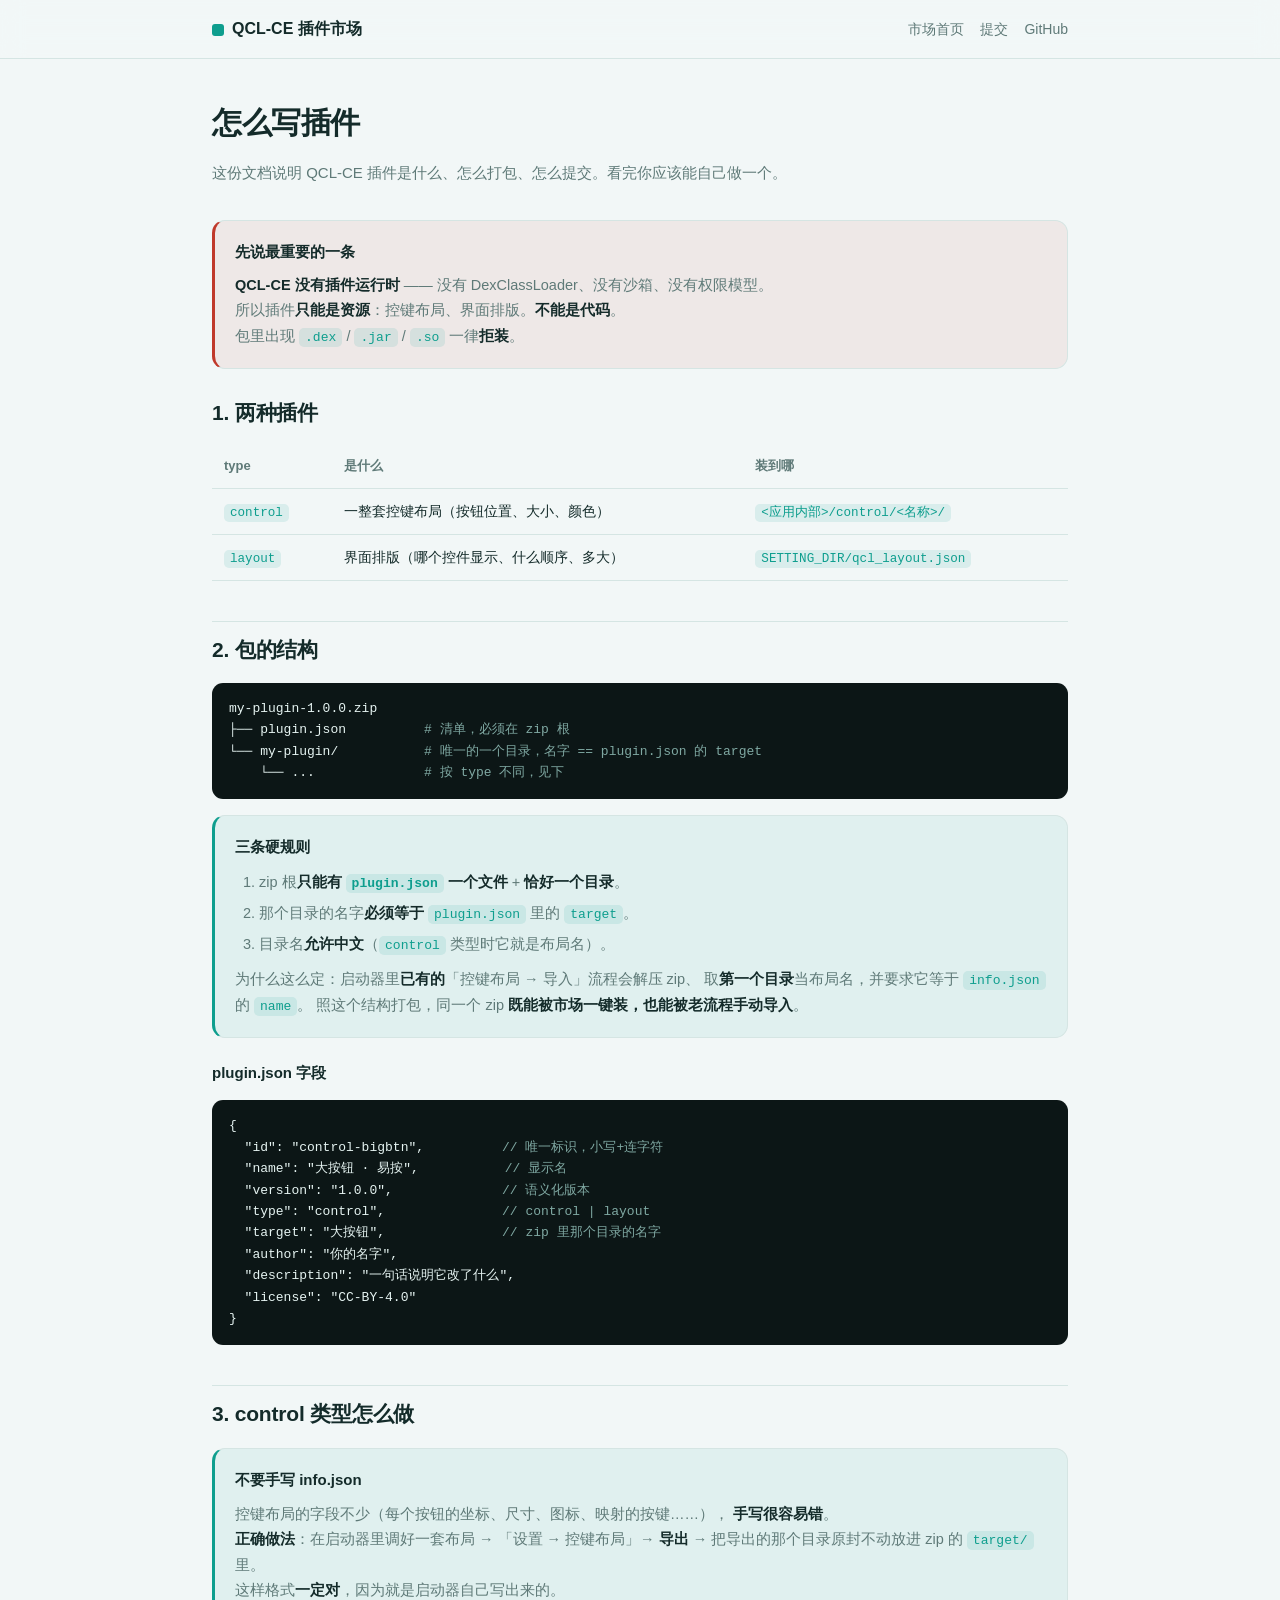
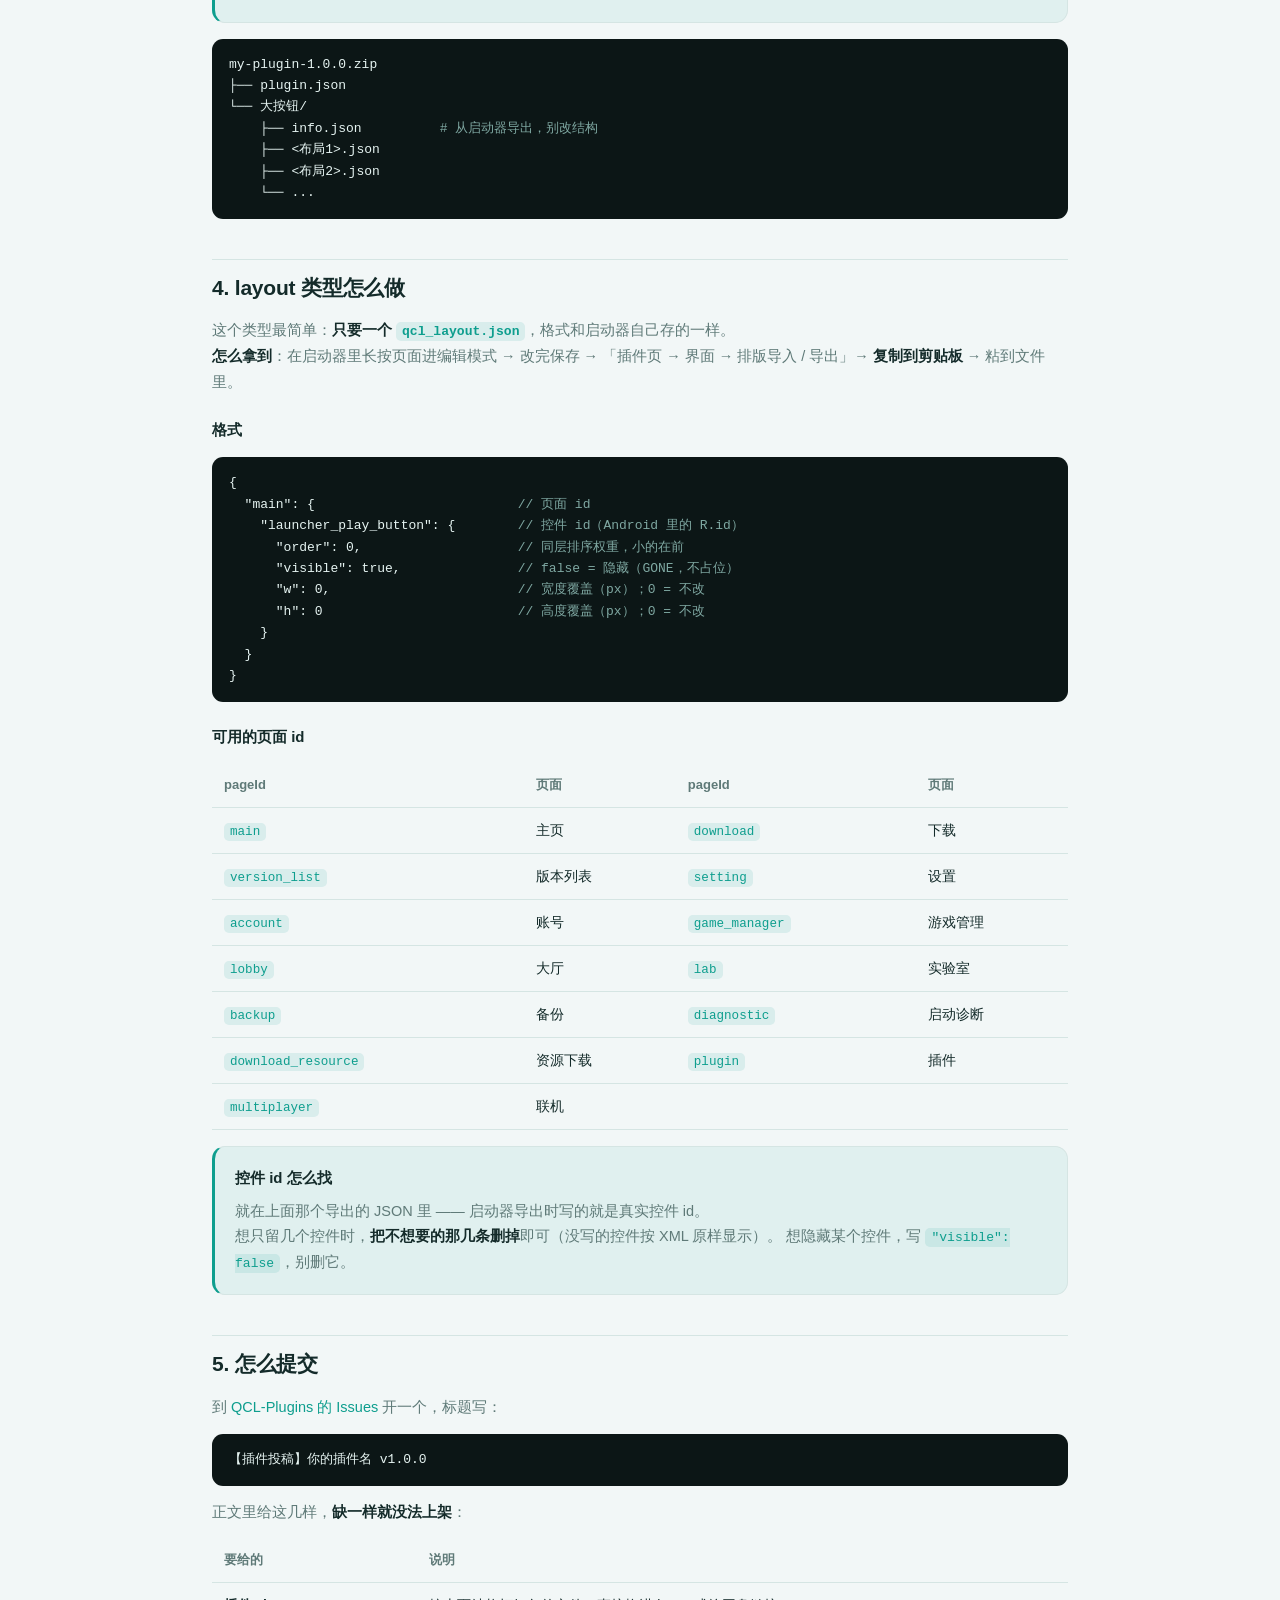
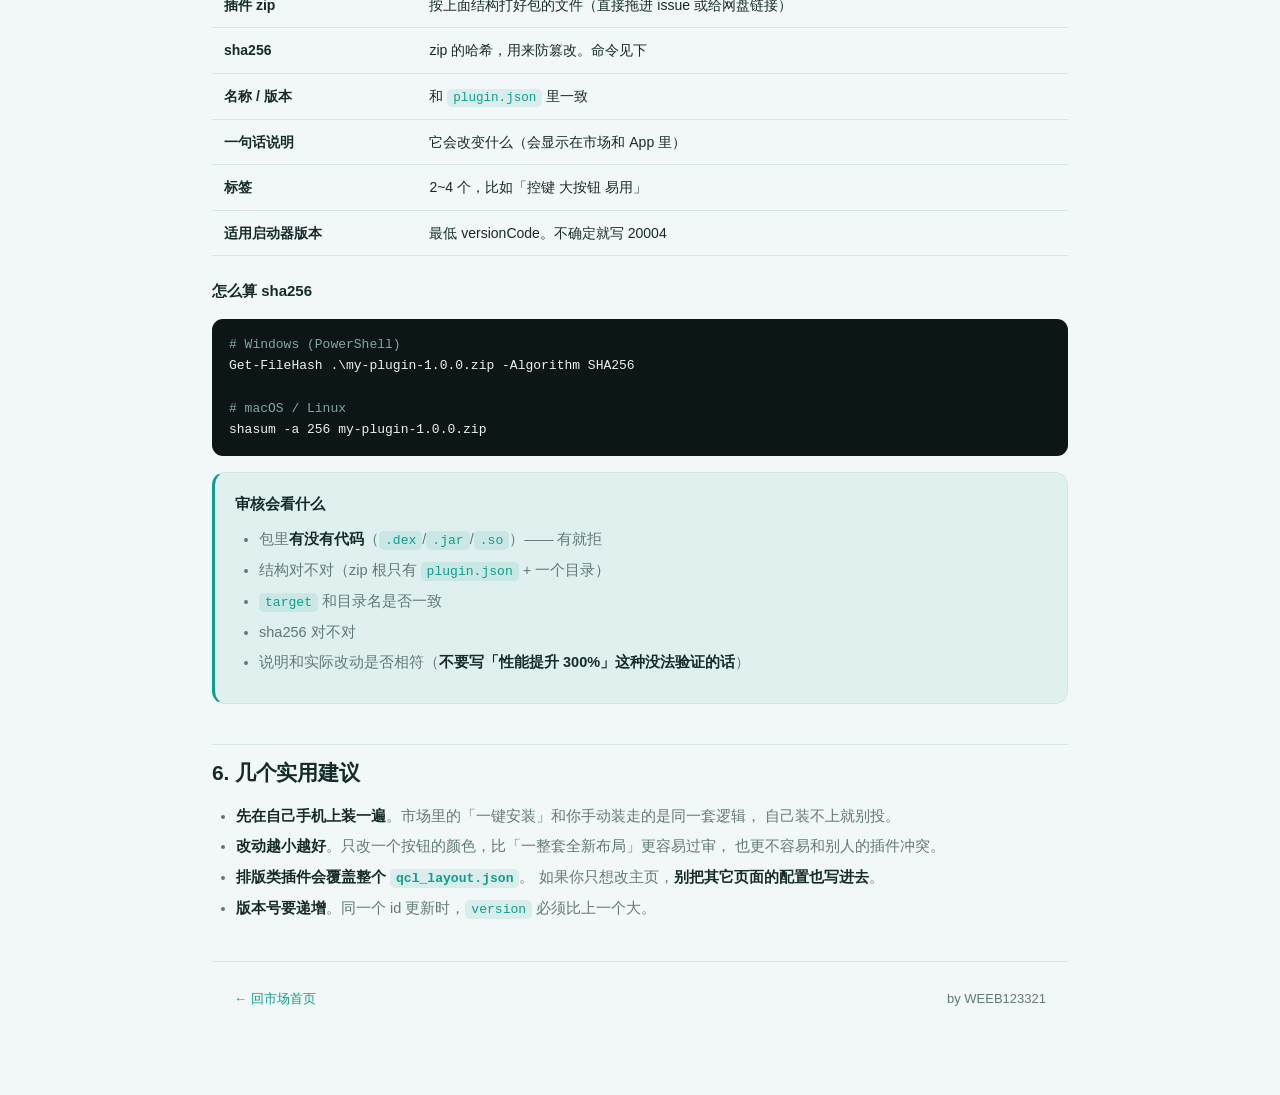
==== guide.html @ ac319949 "新增 guide.html：插件编写与提交指南 + 首页入口 用户要求「在网页的插件市场里写清楚代码怎么写、提交什么」  ## guide.html 七节 1. 最重要的一条：没有插件运行时 ✗ 插件" ====
<!DOCTYPE html>
<html lang="zh-CN">
<head>
<meta charset="utf-8">
<meta name="viewport" content="width=device-width, initial-scale=1">
<title>怎么写插件 · QCL-CE 插件市场</title>
<style>
  :root{--bg:#F2F7F7;--surface:#FFFFFF;--text:#142B2A;--sub:#5F7A78;--accent:#0E9E8E;--divider:#D5E5E3;--code-bg:#0C1616;--code-fg:#E6F4F2}
  @media (prefers-color-scheme:dark){:root{--bg:#0C1616;--surface:#142222;--text:#E6F4F2;--sub:#8FABA8;--accent:#2AC9B4;--divider:#223837;--code-bg:#060C0C;--code-fg:#E6F4F2}}
  *{box-sizing:border-box;margin:0;padding:0}
  body{font-family:-apple-system,BlinkMacSystemFont,"Segoe UI","PingFang SC","Microsoft YaHei",sans-serif;
       background:var(--bg);color:var(--text);line-height:1.75;-webkit-font-smoothing:antialiased}
  a{color:var(--accent);text-decoration:none} a:hover{text-decoration:underline}
  code{background:color-mix(in srgb,var(--accent) 11%,transparent);color:var(--accent);
       padding:2px 6px;border-radius:5px;font-size:.9em}
  pre{background:var(--code-bg);color:var(--code-fg);padding:15px 17px;border-radius:11px;
      overflow-x:auto;font-size:13px;line-height:1.65;margin:14px 0}
  pre .c{color:#7FA8A2}

  nav{position:sticky;top:0;z-index:10;background:color-mix(in srgb,var(--bg) 88%,transparent);
      backdrop-filter:blur(12px);border-bottom:1px solid var(--divider)}
  nav .wrap{max-width:900px;margin:0 auto;padding:0 22px;display:flex;align-items:center;gap:20px;height:58px}
  .brand{font-weight:700}.brand i{display:inline-block;width:12px;height:12px;background:var(--accent);border-radius:3px;margin-right:8px;vertical-align:middle}
  nav .links{margin-left:auto;display:flex;gap:16px;font-size:14px}
  nav .links a{color:var(--sub)}

  .wrap{max-width:900px;margin:0 auto;padding:38px 22px 70px}
  h1{font-size:30px;letter-spacing:-.4px;margin-bottom:10px}
  .lead{color:var(--sub);font-size:15px;margin-bottom:34px}
  h2{font-size:21px;margin:40px 0 12px;letter-spacing:-.2px;padding-top:10px;border-top:1px solid var(--divider)}
  h2:first-of-type{border-top:0;margin-top:0}
  h3{font-size:15px;margin:22px 0 8px}
  p,li{color:var(--sub);font-size:14.5px}
  ul,ol{margin:10px 0 10px 24px} li{margin:5px 0}
  b,strong{color:var(--text)}

  .box{background:var(--surface);border:1px solid var(--divider);border-radius:13px;padding:18px 20px;margin:16px 0}
  .box h3{margin-top:0}
  .box.warn{border-left:3px solid var(--accent);background:color-mix(in srgb,var(--accent) 8%,transparent)}
  .box.bad{border-left:3px solid #C0392B;background:color-mix(in srgb,#C0392B 8%,transparent)}
  table{width:100%;border-collapse:collapse;font-size:14px;margin:14px 0}
  th,td{text-align:left;padding:10px 12px;border-bottom:1px solid var(--divider);vertical-align:top}
  th{color:var(--sub);font-size:13px;font-weight:600}

  footer{border-top:1px solid var(--divider);color:var(--sub);font-size:13px;margin-top:40px}
  footer .wrap{padding:26px 22px;display:flex;gap:16px;flex-wrap:wrap}
  footer .sp{margin-left:auto}
</style>
</head>
<body>

<nav>
  <div class="wrap">
    <span class="brand"><i></i>QCL-CE 插件市场</span>
    <span class="links">
      <a href="index.html">市场首页</a>
      <a href="#submit">提交</a>
      <a href="https://github.com/WEEB123321/QCL-Plugins">GitHub</a>
    </span>
  </div>
</nav>

<div class="wrap">

<h1>怎么写插件</h1>
<p class="lead">这份文档说明 QCL-CE 插件是什么、怎么打包、怎么提交。看完你应该能自己做一个。</p>

<div class="box bad">
  <h3>先说最重要的一条</h3>
  <p><b>QCL-CE 没有插件运行时</b> —— 没有 DexClassLoader、没有沙箱、没有权限模型。</p>
  <p>所以插件<b>只能是资源</b>：控键布局、界面排版。<b>不能是代码</b>。</p>
  <p>包里出现 <code>.dex</code> / <code>.jar</code> / <code>.so</code> 一律<b>拒装</b>。</p>
</div>

<h2 id="types">1. 两种插件</h2>

<table>
  <tr><th>type</th><th>是什么</th><th>装到哪</th></tr>
  <tr>
    <td><code>control</code></td>
    <td>一整套控键布局（按钮位置、大小、颜色）</td>
    <td><code>&lt;应用内部&gt;/control/&lt;名称&gt;/</code></td>
  </tr>
  <tr>
    <td><code>layout</code></td>
    <td>界面排版（哪个控件显示、什么顺序、多大）</td>
    <td><code>SETTING_DIR/qcl_layout.json</code></td>
  </tr>
</table>

<h2 id="zip">2. 包的结构</h2>

<pre>my-plugin-1.0.0.zip
├── plugin.json          <span class="c"># 清单，必须在 zip 根</span>
└── my-plugin/           <span class="c"># 唯一的一个目录，名字 == plugin.json 的 target</span>
    └── ...              <span class="c"># 按 type 不同，见下</span></pre>

<div class="box warn">
  <h3>三条硬规则</h3>
  <ol>
    <li>zip 根<b>只能有 <code>plugin.json</code> 一个文件</b> + <b>恰好一个目录</b>。</li>
    <li>那个目录的名字<b>必须等于</b> <code>plugin.json</code> 里的 <code>target</code>。</li>
    <li>目录名<b>允许中文</b>（<code>control</code> 类型时它就是布局名）。</li>
  </ol>
  <p style="margin-top:8px">为什么这么定：启动器里<b>已有的</b>「控键布局 → 导入」流程会解压 zip、
  取<b>第一个目录</b>当布局名，并要求它等于 <code>info.json</code> 的 <code>name</code>。
  照这个结构打包，同一个 zip <b>既能被市场一键装，也能被老流程手动导入</b>。</p>
</div>

<h3>plugin.json 字段</h3>

<pre>{
  "id": "control-bigbtn",          <span class="c">// 唯一标识，小写+连字符</span>
  "name": "大按钮 · 易按",           <span class="c">// 显示名</span>
  "version": "1.0.0",              <span class="c">// 语义化版本</span>
  "type": "control",               <span class="c">// control | layout</span>
  "target": "大按钮",               <span class="c">// zip 里那个目录的名字</span>
  "author": "你的名字",
  "description": "一句话说明它改了什么",
  "license": "CC-BY-4.0"
}</pre>

<h2 id="control">3. control 类型怎么做</h2>

<div class="box warn">
  <h3>不要手写 info.json</h3>
  <p>控键布局的字段不少（每个按钮的坐标、尺寸、图标、映射的按键……），
  <b>手写很容易错</b>。</p>
  <p><b>正确做法</b>：在启动器里调好一套布局 →
  「设置 → 控键布局」→ <b>导出</b> →
  把导出的那个目录原封不动放进 zip 的 <code>target/</code> 里。</p>
  <p>这样格式<b>一定对</b>，因为就是启动器自己写出来的。</p>
</div>

<pre>my-plugin-1.0.0.zip
├── plugin.json
└── 大按钮/
    ├── info.json          <span class="c"># 从启动器导出，别改结构</span>
    ├── &lt;布局1&gt;.json
    ├── &lt;布局2&gt;.json
    └── ...</pre>

<h2 id="layout">4. layout 类型怎么做</h2>

<p>这个类型最简单：<b>只要一个 <code>qcl_layout.json</code></b>，格式和启动器自己存的一样。</p>

<p><b>怎么拿到</b>：在启动器里长按页面进编辑模式 → 改完保存 →
「插件页 → 界面 → 排版导入 / 导出」→ <b>复制到剪贴板</b> → 粘到文件里。</p>

<h3>格式</h3>

<pre>{
  "main": {                          <span class="c">// 页面 id</span>
    "launcher_play_button": {        <span class="c">// 控件 id（Android 里的 R.id）</span>
      "order": 0,                    <span class="c">// 同层排序权重，小的在前</span>
      "visible": true,               <span class="c">// false = 隐藏（GONE，不占位）</span>
      "w": 0,                        <span class="c">// 宽度覆盖（px）；0 = 不改</span>
      "h": 0                         <span class="c">// 高度覆盖（px）；0 = 不改</span>
    }
  }
}</pre>

<h3>可用的页面 id</h3>

<table>
  <tr><th>pageId</th><th>页面</th><th>pageId</th><th>页面</th></tr>
  <tr><td><code>main</code></td><td>主页</td><td><code>download</code></td><td>下载</td></tr>
  <tr><td><code>version_list</code></td><td>版本列表</td><td><code>setting</code></td><td>设置</td></tr>
  <tr><td><code>account</code></td><td>账号</td><td><code>game_manager</code></td><td>游戏管理</td></tr>
  <tr><td><code>lobby</code></td><td>大厅</td><td><code>lab</code></td><td>实验室</td></tr>
  <tr><td><code>backup</code></td><td>备份</td><td><code>diagnostic</code></td><td>启动诊断</td></tr>
  <tr><td><code>download_resource</code></td><td>资源下载</td><td><code>plugin</code></td><td>插件</td></tr>
  <tr><td><code>multiplayer</code></td><td>联机</td><td></td><td></td></tr>
</table>

<div class="box warn">
  <h3>控件 id 怎么找</h3>
  <p>就在上面那个导出的 JSON 里 —— 启动器导出时写的就是真实控件 id。</p>
  <p>想只留几个控件时，<b>把不想要的那几条删掉</b>即可（没写的控件按 XML 原样显示）。
  想隐藏某个控件，写 <code>"visible": false</code>，别删它。</p>
</div>

<h2 id="submit">5. 怎么提交</h2>

<p>到 <a href="https://github.com/WEEB123321/QCL-Plugins/issues">QCL-Plugins 的 Issues</a> 开一个，标题写：</p>

<pre>【插件投稿】你的插件名 v1.0.0</pre>

<p>正文里给这几样，<b>缺一样就没法上架</b>：</p>

<table>
  <tr><th>要给的</th><th>说明</th></tr>
  <tr><td><b>插件 zip</b></td><td>按上面结构打好包的文件（直接拖进 issue 或给网盘链接）</td></tr>
  <tr><td><b>sha256</b></td><td>zip 的哈希，用来防篡改。命令见下</td></tr>
  <tr><td><b>名称 / 版本</b></td><td>和 <code>plugin.json</code> 里一致</td></tr>
  <tr><td><b>一句话说明</b></td><td>它会改变什么（会显示在市场和 App 里）</td></tr>
  <tr><td><b>标签</b></td><td>2~4 个，比如「控键 大按钮 易用」</td></tr>
  <tr><td><b>适用启动器版本</b></td><td>最低 versionCode。不确定就写 20004</td></tr>
</table>

<h3>怎么算 sha256</h3>

<pre><span class="c"># Windows (PowerShell)</span>
Get-FileHash .\my-plugin-1.0.0.zip -Algorithm SHA256

<span class="c"># macOS / Linux</span>
shasum -a 256 my-plugin-1.0.0.zip</pre>

<div class="box warn">
  <h3>审核会看什么</h3>
  <ul>
    <li>包里<b>有没有代码</b>（<code>.dex</code>/<code>.jar</code>/<code>.so</code>）—— 有就拒</li>
    <li>结构对不对（zip 根只有 <code>plugin.json</code> + 一个目录）</li>
    <li><code>target</code> 和目录名是否一致</li>
    <li>sha256 对不对</li>
    <li>说明和实际改动是否相符（<b>不要写「性能提升 300%」这种没法验证的话</b>）</li>
  </ul>
</div>

<h2 id="tips">6. 几个实用建议</h2>

<ul>
  <li><b>先在自己手机上装一遍</b>。市场里的「一键安装」和你手动装走的是同一套逻辑，
      自己装不上就别投。</li>
  <li><b>改动越小越好</b>。只改一个按钮的颜色，比「一整套全新布局」更容易过审，
      也更不容易和别人的插件冲突。</li>
  <li><b>排版类插件会覆盖整个 <code>qcl_layout.json</code></b>。
      如果你只想改主页，<b>别把其它页面的配置也写进去</b>。</li>
  <li><b>版本号要递增</b>。同一个 id 更新时，<code>version</code> 必须比上一个大。</li>
</ul>

<footer>
  <div class="wrap">
    <a href="index.html">← 回市场首页</a>
    <span class="sp">by WEEB123321</span>
  </div>
</footer>

</div>
</body>
</html>
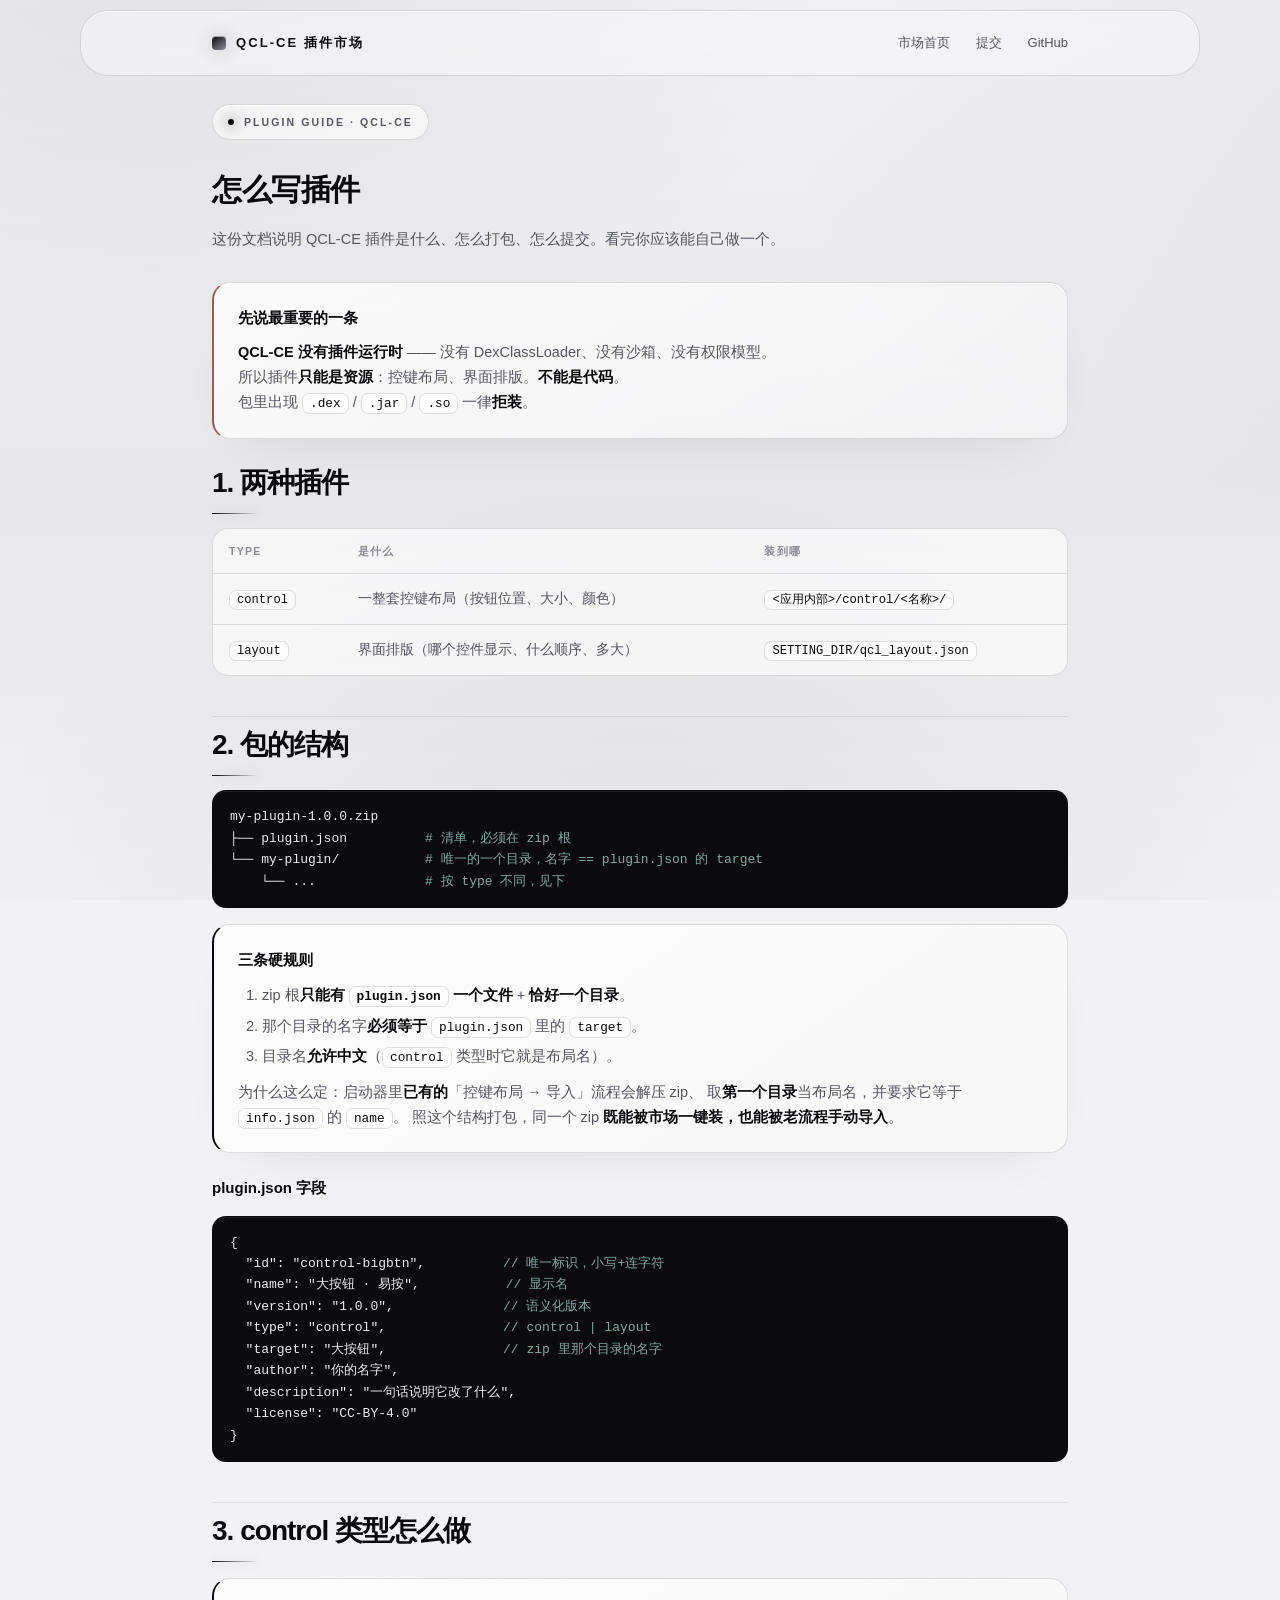
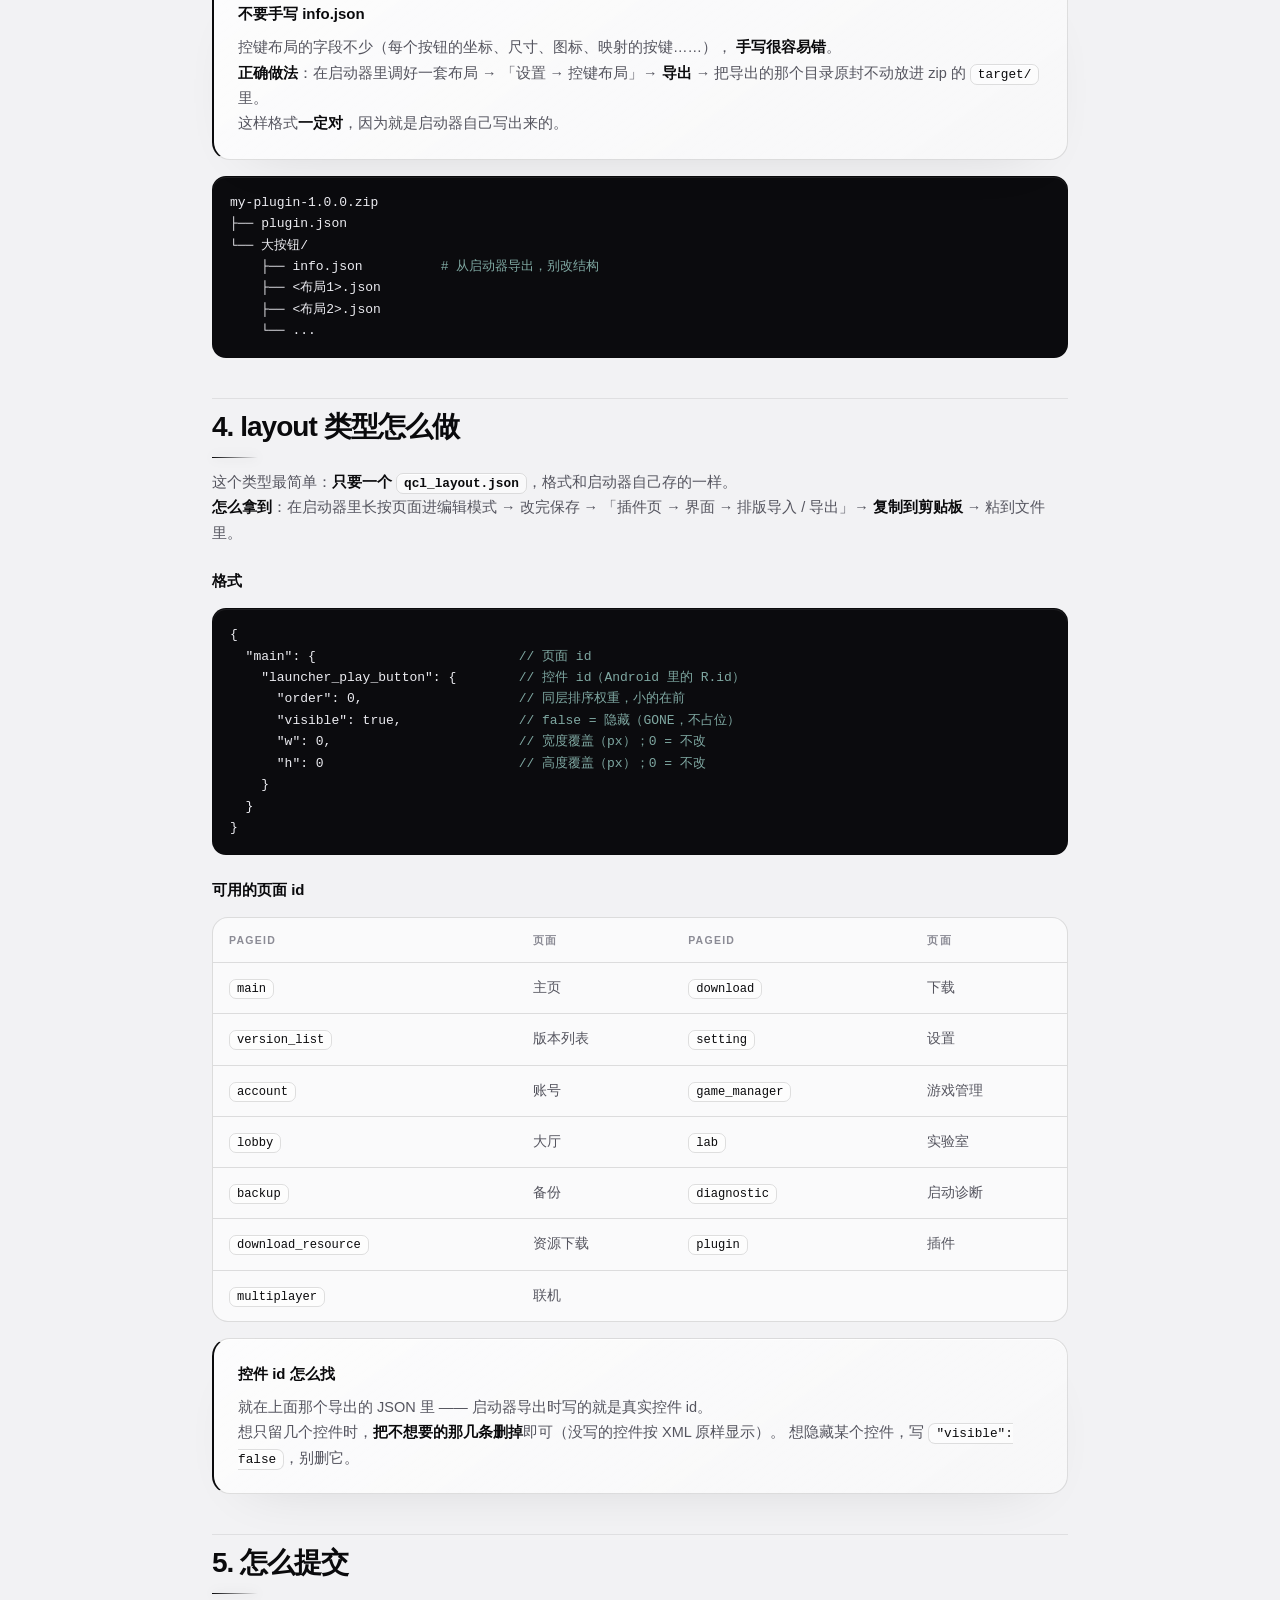
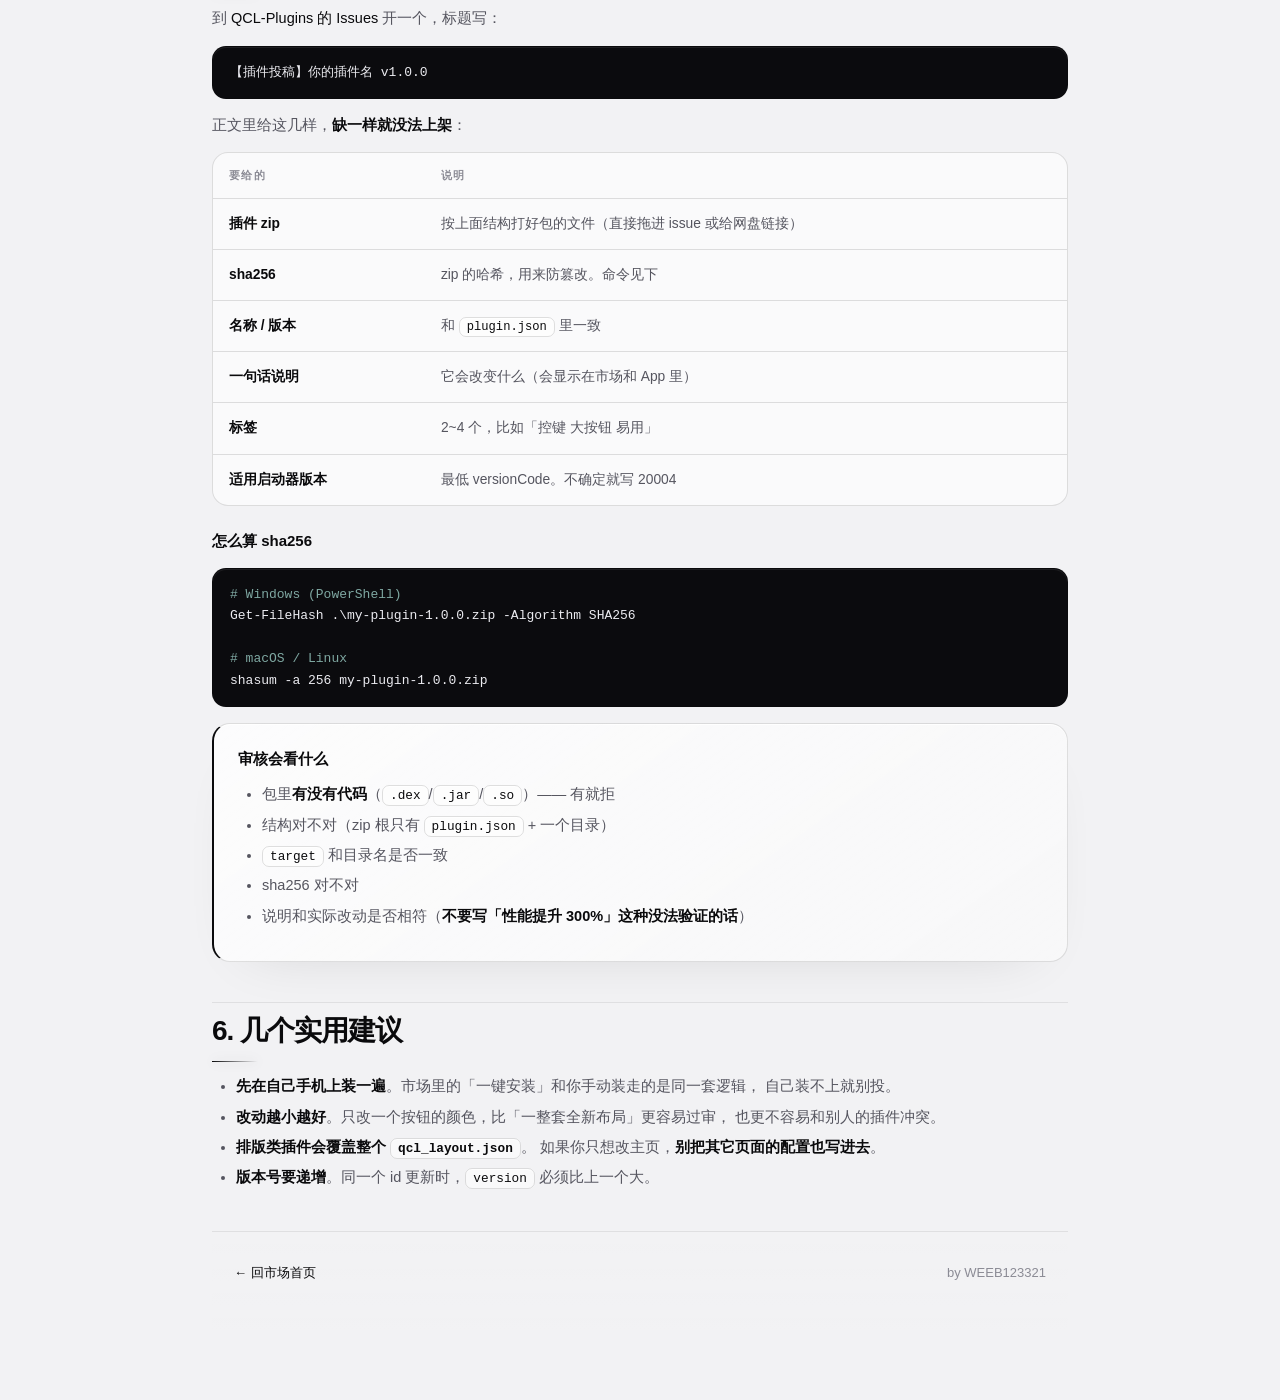
==== commit 8864531f: "插件市场改版：黑灰白液态玻璃 - 复用主站 premium.css / theme.js，加入导航玻璃、点阵背景、主题切换 - 新增市场组件样式（搜索、筛选、卡片、按钮、状态、Toast） - 动态卡" ====
--- a/guide.html
+++ b/guide.html
@@ -46,8 +46,10 @@
   footer .wrap{padding:26px 22px;display:flex;gap:16px;flex-wrap:wrap}
   footer .sp{margin-left:auto}
 </style>
+<link rel="stylesheet" href="premium.css">
+<link rel="stylesheet" href="market.css">
 </head>
-<body>
+<body class="market">
 
 <nav>
   <div class="wrap">
@@ -62,6 +64,7 @@
 
 <div class="wrap">
 
+<div class="hero-kicker">PLUGIN GUIDE · QCL-CE</div>
 <h1>怎么写插件</h1>
 <p class="lead">这份文档说明 QCL-CE 插件是什么、怎么打包、怎么提交。看完你应该能自己做一个。</p>
 
--- a/premium.css
+++ b/premium.css
@@ -0,0 +1,1059 @@
+/* ============================================================================
+   QCL-CE 站点 · Obsidian Glass
+   黑 / 灰 / 白单色液态玻璃主题，覆盖 index / wiki / sponsor 的现有样式。
+   ========================================================================== */
+
+:root {
+  color-scheme: dark;
+  --bg: #050506;
+  --bg-2: #0a0a0c;
+  --surface-solid: #101013;
+  --text: #f5f5f7;
+  --sub: #a1a1aa;
+  --muted: #6e6e78;
+  --accent: #ffffff;
+  --accent-dark: #d4d4d8;
+  --on-accent: #08080a;
+  --accent-glow: rgba(255, 255, 255, .38);
+  --line: rgba(255, 255, 255, .12);
+  --divider: rgba(255, 255, 255, .09);
+  --glass-fill: rgba(255, 255, 255, .07);
+  --glass-fill-strong: rgba(255, 255, 255, .10);
+  --glass-edge: rgba(255, 255, 255, .18);
+  --glass-edge-strong: rgba(255, 255, 255, .34);
+  --nav-bg: rgba(7, 7, 9, .42);
+  --menu-bg: #08080a;
+  --glass-reflection: rgba(255, 255, 255, .08);
+  --bad-tint: rgba(180, 90, 90, .07);
+  --grid-line: rgba(255, 255, 255, .055);
+  --ring-line: rgba(255, 255, 255, .16);
+  --pattern-dot: rgba(255, 255, 255, .07);
+  --orb-a: rgba(255, 255, 255, .11);
+  --orb-b: rgba(190, 195, 205, .075);
+  --noise-opacity: .035;
+  --shadow: rgba(0, 0, 0, .55);
+  --code-bg: #0b0b0e;
+  --code-fg: #ececf1;
+  --radius: 24px;
+}
+
+html:not([data-theme]) { color-scheme: dark; }
+
+@media (prefers-color-scheme: light) {
+  html:not([data-theme]) {
+    color-scheme: light;
+    --bg: #f2f2f4;
+    --bg-2: #e7e7ea;
+    --surface-solid: #ffffff;
+    --text: #0a0a0c;
+    --sub: #55555f;
+    --muted: #8b8b95;
+    --accent: #0a0a0c;
+    --accent-dark: #333338;
+    --on-accent: #ffffff;
+    --accent-glow: rgba(0, 0, 0, .22);
+    --line: rgba(0, 0, 0, .12);
+    --divider: rgba(0, 0, 0, .08);
+    --glass-fill: rgba(255, 255, 255, .6);
+    --glass-fill-strong: rgba(255, 255, 255, .82);
+    --glass-edge: rgba(255, 255, 255, .85);
+    --glass-edge-strong: rgba(0, 0, 0, .16);
+    --nav-bg: rgba(248, 248, 250, .55);
+    --menu-bg: #fcfcfe;
+  --glass-reflection: rgba(255, 255, 255, .55);
+  --bad-tint: rgba(180, 90, 90, .05);
+  --grid-line: rgba(0, 0, 0, .05);
+  --ring-line: rgba(0, 0, 0, .12);
+  --pattern-dot: rgba(0, 0, 0, .055);
+    --orb-a: rgba(0, 0, 0, .07);
+    --orb-b: rgba(80, 85, 95, .06);
+    --noise-opacity: .025;
+    --shadow: rgba(0, 0, 0, .16);
+    --code-bg: #0b0b0e;
+    --code-fg: #ececf1;
+  }
+}
+
+html[data-theme="dark"] {
+  color-scheme: dark;
+  --bg: #050506;
+  --bg-2: #0a0a0c;
+  --surface-solid: #101013;
+  --text: #f5f5f7;
+  --sub: #a1a1aa;
+  --muted: #6e6e78;
+  --accent: #ffffff;
+  --accent-dark: #d4d4d8;
+  --on-accent: #08080a;
+  --accent-glow: rgba(255, 255, 255, .38);
+  --line: rgba(255, 255, 255, .12);
+  --divider: rgba(255, 255, 255, .09);
+  --glass-fill: rgba(255, 255, 255, .07);
+  --glass-fill-strong: rgba(255, 255, 255, .10);
+  --glass-edge: rgba(255, 255, 255, .18);
+  --glass-edge-strong: rgba(255, 255, 255, .34);
+  --nav-bg: rgba(7, 7, 9, .42);
+  --menu-bg: #08080a;
+  --glass-reflection: rgba(255, 255, 255, .08);
+  --bad-tint: rgba(180, 90, 90, .07);
+  --grid-line: rgba(255, 255, 255, .055);
+  --ring-line: rgba(255, 255, 255, .16);
+  --pattern-dot: rgba(255, 255, 255, .07);
+  --orb-a: rgba(255, 255, 255, .11);
+  --orb-b: rgba(190, 195, 205, .075);
+  --noise-opacity: .035;
+  --shadow: rgba(0, 0, 0, .55);
+  --code-bg: #0b0b0e;
+  --code-fg: #ececf1;
+}
+
+html[data-theme="light"] {
+  color-scheme: light;
+  --bg: #f2f2f4;
+  --bg-2: #e7e7ea;
+  --surface-solid: #ffffff;
+  --text: #0a0a0c;
+  --sub: #55555f;
+  --muted: #8b8b95;
+  --accent: #0a0a0c;
+  --accent-dark: #333338;
+  --on-accent: #ffffff;
+  --accent-glow: rgba(0, 0, 0, .22);
+  --line: rgba(0, 0, 0, .12);
+  --divider: rgba(0, 0, 0, .08);
+  --glass-fill: rgba(255, 255, 255, .6);
+  --glass-fill-strong: rgba(255, 255, 255, .82);
+  --glass-edge: rgba(255, 255, 255, .85);
+  --glass-edge-strong: rgba(0, 0, 0, .16);
+  --nav-bg: rgba(248, 248, 250, .55);
+  --menu-bg: #fcfcfe;
+  --glass-reflection: rgba(255, 255, 255, .55);
+  --bad-tint: rgba(180, 90, 90, .05);
+  --grid-line: rgba(0, 0, 0, .05);
+  --ring-line: rgba(0, 0, 0, .12);
+  --pattern-dot: rgba(0, 0, 0, .055);
+  --orb-a: rgba(0, 0, 0, .07);
+  --orb-b: rgba(80, 85, 95, .06);
+  --noise-opacity: .025;
+  --shadow: rgba(0, 0, 0, .16);
+  --code-bg: #0b0b0e;
+  --code-fg: #ececf1;
+}
+
+* { box-sizing: border-box; }
+
+html {
+  scroll-behavior: smooth;
+  background: var(--bg);
+}
+
+body {
+  background:
+    radial-gradient(1200px 800px at 12% -12%, var(--orb-a), transparent 62%),
+    radial-gradient(1000px 760px at 105% 8%, var(--orb-b), transparent 58%),
+    radial-gradient(1200px 900px at 50% 115%, var(--orb-a), transparent 62%),
+    linear-gradient(180deg, var(--bg) 0%, var(--bg-2) 55%, var(--bg) 100%);
+  background-attachment: fixed;
+  color: var(--text);
+  overflow-x: hidden;
+}
+
+body::after {
+  content: "";
+  display: none !important;
+  position: fixed;
+  inset: 0;
+  z-index: 9999;
+  pointer-events: none;
+  opacity: var(--noise-opacity);
+  mix-blend-mode: overlay;
+  background-image: url("data:image/svg+xml,%3Csvg xmlns='http://www.w3.org/2000/svg' width='160' height='160'%3E%3Cfilter id='n'%3E%3CfeTurbulence type='fractalNoise' baseFrequency='.82' numOctaves='3' stitchTiles='stitch'/%3E%3C/filter%3E%3Crect width='100%25' height='100%25' filter='url(%23n)' opacity='.6'/%3E%3C/svg%3E");
+}
+
+::selection { background: var(--text); color: var(--bg); }
+
+a { color: var(--text); }
+a:hover { color: var(--text); }
+
+.wrap { position: relative; }
+header, section, footer, .layout { position: relative; z-index: 1; }
+nav { position: sticky; z-index: 50 !important; }
+
+/* --------------------------------------------------------------- atmosphere */
+
+.qcl-atmosphere {
+  position: fixed;
+  inset: -18%;
+  z-index: 0;
+  pointer-events: none;
+  overflow: hidden;
+  opacity: .9;
+  background-image:
+    radial-gradient(circle, var(--pattern-dot) 1.1px, transparent 1.5px),
+    linear-gradient(var(--grid-line) 1px, transparent 1px),
+    linear-gradient(90deg, var(--grid-line) 1px, transparent 1px);
+  background-size: 24px 24px, 76px 76px, 76px 76px;
+}
+.qcl-atmosphere::before,
+.qcl-atmosphere::after {
+  content: "";
+  position: absolute;
+  border-radius: 50%;
+  filter: blur(52px);
+  will-change: transform;
+}
+.qcl-atmosphere::before {
+  width: 56vmax;
+  height: 56vmax;
+  top: -16vmax;
+  left: -8vmax;
+  background: radial-gradient(circle at 35% 35%, var(--orb-a), transparent 62%);
+  animation: qclOrbA 26s ease-in-out infinite alternate;
+}
+.qcl-atmosphere::after {
+  width: 48vmax;
+  height: 48vmax;
+  right: -10vmax;
+  bottom: -18vmax;
+  background: radial-gradient(circle at 60% 45%, var(--orb-b), transparent 64%);
+  animation: qclOrbB 34s ease-in-out infinite alternate;
+}
+
+@keyframes qclOrbA {
+  0% { transform: translate3d(-4%, -2%, 0) scale(1); }
+  100% { transform: translate3d(9%, 7%, 0) scale(1.16); }
+}
+@keyframes qclOrbB {
+  0% { transform: translate3d(3%, 4%, 0) scale(1.08); }
+  100% { transform: translate3d(-8%, -6%, 0) scale(.94); }
+}
+
+/* --------------------------------------------------------------------- nav */
+
+nav {
+  top: 10px !important;
+  max-width: 1120px;
+  margin: 0 auto !important;
+  border: 1px solid var(--line) !important;
+  border-radius: 28px !important;
+  background: var(--nav-bg) !important;
+  -webkit-backdrop-filter: blur(26px) saturate(160%);
+  backdrop-filter: blur(26px) saturate(160%);
+  box-shadow: 0 18px 50px -34px var(--shadow), inset 0 1px 0 var(--glass-edge);
+  transition: background-color .3s ease, box-shadow .3s ease;
+}
+nav .wrap { height: 64px !important; }
+nav.qcl-scrolled {
+  box-shadow:
+    0 26px 64px -34px var(--shadow),
+    inset 0 1px 0 var(--glass-edge-strong) !important;
+}
+.brand {
+  display: inline-flex;
+  align-items: center;
+  gap: 10px;
+  font-weight: 700;
+  letter-spacing: .16em;
+  text-transform: uppercase;
+  font-size: 13px;
+  color: var(--text) !important;
+}
+.brand i {
+  width: 14px !important;
+  height: 14px !important;
+  margin-right: 0 !important;
+  border-radius: 4px !important;
+  background: linear-gradient(145deg, var(--text), var(--muted)) !important;
+  box-shadow: 0 0 18px var(--accent-glow), inset 0 1px 0 rgba(255, 255, 255, .6);
+}
+nav .links { gap: 26px !important; font-size: 13px !important; }
+nav .links a {
+  position: relative;
+  color: var(--sub) !important;
+  padding: 6px 0;
+  transition: color .22s ease;
+}
+nav .links a::after {
+  content: "";
+  position: absolute;
+  left: 0;
+  right: 0;
+  bottom: 0;
+  height: 1px;
+  background: linear-gradient(90deg, transparent, var(--text), transparent);
+  transform: scaleX(0);
+  transform-origin: 50% 50%;
+  transition: transform .3s cubic-bezier(.2, .8, .2, 1);
+}
+nav .links a:hover { color: var(--text) !important; text-decoration: none; }
+nav .links a:hover::after { transform: scaleX(1); }
+
+/* -------------------------------------------------------------------- hero */
+
+header {
+  padding: 96px 22px 76px !important;
+  isolation: isolate;
+}
+header::before {
+  content: "";
+  position: absolute;
+  left: 50%;
+  top: -180px;
+  width: min(980px, 120vw);
+  height: 720px;
+  transform: translateX(-50%);
+  background: radial-gradient(closest-side, var(--orb-a), transparent 70%);
+  filter: blur(18px);
+  pointer-events: none;
+  z-index: -1;
+  animation: qclHeroPulse 9s ease-in-out infinite alternate;
+}
+@keyframes qclHeroPulse {
+  0% { opacity: .55; transform: translateX(-50%) scale(.96); }
+  100% { opacity: .95; transform: translateX(-50%) scale(1.04); }
+}
+header::after {
+  content: "";
+  position: absolute;
+  left: 50%;
+  top: 300px;
+  width: 760px;
+  height: 760px;
+  transform: translateX(-50%);
+  border-radius: 50%;
+  background: repeating-radial-gradient(circle at 50% 50%,
+    transparent 0 118px, var(--ring-line) 119px, transparent 120px 236px);
+  -webkit-mask-image: radial-gradient(circle, #000 0 55%, transparent 80%);
+  mask-image: radial-gradient(circle, #000 0 55%, transparent 80%);
+  opacity: .9;
+  pointer-events: none;
+  z-index: -1;
+}
+
+.hero-kicker {
+  display: inline-flex;
+  align-items: center;
+  gap: 10px;
+  padding: 8px 15px;
+  margin-bottom: 24px;
+  border: 1px solid var(--line);
+  border-radius: 999px;
+  background: var(--glass-fill);
+  -webkit-backdrop-filter: blur(18px) saturate(150%);
+  backdrop-filter: blur(18px) saturate(150%);
+  box-shadow: inset 0 1px 0 var(--glass-edge), 0 12px 30px -24px var(--shadow);
+  color: var(--sub);
+  font-size: 10.5px;
+  font-weight: 600;
+  letter-spacing: .2em;
+  text-transform: uppercase;
+}
+.hero-kicker::before {
+  content: "";
+  width: 6px;
+  height: 6px;
+  border-radius: 50%;
+  background: var(--text);
+  box-shadow: 0 0 14px var(--text);
+  animation: qclBlink 2.6s ease-in-out infinite;
+}
+@keyframes qclBlink {
+  0%, 100% { opacity: 1; }
+  50% { opacity: .25; }
+}
+
+header h1 {
+  font-size: clamp(38px, 7vw, 68px) !important;
+  line-height: 1.04 !important;
+  letter-spacing: -.045em !important;
+  font-weight: 800 !important;
+  margin-bottom: 20px !important;
+  background: linear-gradient(180deg, var(--text) 28%, var(--muted) 100%);
+  -webkit-background-clip: text;
+  background-clip: text;
+  color: transparent !important;
+  text-wrap: balance;
+}
+header h1 span {
+  background: linear-gradient(100deg, var(--text) 10%, var(--sub) 48%, var(--text) 90%);
+  -webkit-background-clip: text !important;
+  background-clip: text !important;
+  color: transparent !important;
+  text-shadow: 0 0 60px var(--accent-glow);
+}
+header p {
+  color: var(--sub) !important;
+  font-size: 17px !important;
+  max-width: 680px !important;
+  line-height: 1.85 !important;
+  margin-bottom: 34px !important;
+}
+
+/* ----------------------------------------------------------------- buttons */
+
+.btn {
+  position: relative;
+  overflow: hidden;
+  display: inline-flex;
+  align-items: center;
+  justify-content: center;
+  gap: 8px;
+  padding: 14px 28px !important;
+  border-radius: 14px !important;
+  font-weight: 600 !important;
+  font-size: 14.5px;
+  letter-spacing: .01em;
+  isolation: isolate;
+  transition:
+    transform .35s cubic-bezier(.2, .8, .2, 1),
+    box-shadow .35s ease,
+    border-color .3s ease,
+    background-color .3s ease !important;
+}
+.btn:hover { text-decoration: none; }
+.btn-primary {
+  background: linear-gradient(180deg, #ffffff 0%, #d8d8de 100%) !important;
+  color: #08080a !important;
+  border: 1px solid rgba(255, 255, 255, .9) !important;
+  box-shadow:
+    0 18px 46px -18px var(--accent-glow),
+    inset 0 1px 0 rgba(255, 255, 255, 1),
+    inset 0 -1px 0 rgba(0, 0, 0, .18) !important;
+}
+.btn-primary:hover {
+  transform: translateY(-3px) !important;
+  box-shadow:
+    0 26px 60px -18px var(--accent-glow),
+    inset 0 1px 0 #fff !important;
+}
+.btn-ghost {
+  background: var(--glass-fill) !important;
+  color: var(--text) !important;
+  border: 1px solid var(--line) !important;
+  box-shadow: inset 0 1px 0 var(--glass-edge), 0 14px 34px -26px var(--shadow) !important;
+}
+.btn-ghost:hover {
+  transform: translateY(-3px) !important;
+  background: var(--glass-fill-strong) !important;
+  border-color: var(--glass-edge-strong) !important;
+  box-shadow: inset 0 1px 0 var(--glass-edge-strong), 0 22px 46px -26px var(--shadow) !important;
+}
+.btn::before {
+  content: "";
+  position: absolute;
+  top: -20%;
+  bottom: -20%;
+  left: -70%;
+  width: 45%;
+  transform: skewX(-20deg);
+  background: linear-gradient(90deg, transparent, rgba(255, 255, 255, .42), transparent);
+  transition: left .65s cubic-bezier(.2, .8, .2, 1);
+  pointer-events: none;
+  z-index: -1;
+}
+.btn-ghost::before { background: linear-gradient(90deg, transparent, rgba(255, 255, 255, .16), transparent); }
+.btn:hover::before { left: 130%; }
+
+html[data-theme="light"] .btn-primary {
+  background: linear-gradient(180deg, #17171a 0%, #000000 100%) !important;
+  color: #ffffff !important;
+  border-color: rgba(0, 0, 0, .85) !important;
+  box-shadow: 0 18px 46px -18px rgba(0, 0, 0, .4), inset 0 1px 0 rgba(255, 255, 255, .16) !important;
+}
+
+/* ---------------------------------------------------------------- phone mock */
+
+.phone {
+  width: 330px !important;
+  height: 190px !important;
+  margin: 56px auto 0 !important;
+  border-radius: 34px !important;
+  border: 1px solid var(--glass-edge) !important;
+  background:
+    linear-gradient(145deg, var(--glass-fill-strong), rgba(255, 255, 255, .015)) !important;
+  -webkit-backdrop-filter: blur(24px) saturate(160%);
+  backdrop-filter: blur(24px) saturate(160%);
+  box-shadow:
+    0 50px 120px -40px var(--shadow),
+    inset 0 1px 0 var(--glass-edge-strong),
+    inset 0 -1px 0 rgba(0, 0, 0, .3) !important;
+  animation: qclFloat 8s ease-in-out infinite;
+}
+.phone::before {
+  content: "";
+  position: absolute;
+  inset: 0;
+  border-radius: inherit;
+  background: linear-gradient(115deg, transparent 20%, rgba(255, 255, 255, .18) 38%, transparent 52%);
+  transform: translateX(-120%);
+  animation: qclSweep 9s cubic-bezier(.4, 0, .2, 1) infinite;
+  pointer-events: none;
+}
+.phone::after {
+  content: "";
+  position: absolute;
+  left: 50%;
+  top: -1px;
+  width: 62px;
+  height: 5px;
+  border-radius: 0 0 6px 6px;
+  transform: translateX(-50%);
+  background: rgba(255, 255, 255, .22);
+  box-shadow: 0 0 18px rgba(255, 255, 255, .2);
+  pointer-events: none;
+}
+.phone .side { background: rgba(0, 0, 0, .18) !important; border-right: 1px solid var(--line) !important; }
+.phone .dot { background: linear-gradient(145deg, var(--text), var(--muted)) !important; box-shadow: 0 0 14px var(--accent-glow); }
+.phone .nav-item { background: var(--line) !important; }
+.phone .nav-item.on { background: var(--sub) !important; }
+.phone .card { background: var(--glass-fill) !important; border: 1px solid var(--line) !important; }
+.phone .line { background: var(--line) !important; }
+.phone .play {
+  background: linear-gradient(90deg, var(--text), var(--sub)) !important;
+  opacity: 1 !important;
+  box-shadow: 0 0 28px var(--accent-glow);
+}
+.phone.qcl-liquid { animation: none !important; }
+@keyframes qclFloat {
+  0%, 100% { transform: translateY(0) rotate(-.25deg); }
+  50% { transform: translateY(-12px) rotate(.25deg); }
+}
+@keyframes qclSweep {
+  0%, 55% { transform: translateX(-120%); }
+  78%, 100% { transform: translateX(120%); }
+}
+
+/* --------------------------------------------------------------- sections */
+
+section {
+  padding: 76px 0 !important;
+  border-top: 1px solid var(--divider) !important;
+}
+h2 {
+  position: relative;
+  font-size: 28px !important;
+  line-height: 1.25;
+  letter-spacing: -.035em !important;
+  margin-bottom: 12px !important;
+  padding-bottom: 14px;
+  color: var(--text);
+}
+h2::after {
+  content: "";
+  position: absolute;
+  left: 0;
+  bottom: 0;
+  width: 46px;
+  height: 1px;
+  background: linear-gradient(90deg, var(--text), transparent);
+  box-shadow: 0 0 12px var(--accent-glow);
+}
+.lead {
+  color: var(--sub) !important;
+  font-size: 14.5px !important;
+  max-width: 720px;
+  margin-bottom: 30px !important;
+}
+
+/* ------------------------------------------------------------------- cards */
+
+.grid { gap: 18px !important; }
+.card, .box, .qr-card {
+  position: relative;
+  overflow: hidden;
+  border-radius: var(--radius) !important;
+  border: 1px solid var(--line) !important;
+  background:
+    linear-gradient(135deg, var(--glass-reflection), transparent 30%),
+    linear-gradient(145deg, var(--glass-fill-strong), rgba(255, 255, 255, .015)) !important;
+  box-shadow:
+    0 22px 60px -38px var(--shadow),
+    inset 0 1px 0 var(--glass-edge) !important;
+  transition:
+    transform .45s cubic-bezier(.2, .8, .2, 1),
+    border-color .3s ease,
+    box-shadow .45s ease !important;
+}
+.card { padding: 22px 22px 20px !important; }
+.card::before, .qr-card::before {
+  content: "";
+  position: absolute;
+  inset: 0;
+  border-radius: inherit;
+  background: radial-gradient(420px circle at var(--mx, 50%) var(--my, 0%), var(--glass-edge), transparent 42%);
+  opacity: 0;
+  transition: opacity .35s ease;
+  pointer-events: none;
+}
+.card.qcl-lit::before, .qr-card.qcl-lit::before { opacity: .9; }
+.card::after {
+  content: "";
+  position: absolute;
+  top: 0;
+  left: 12%;
+  right: 12%;
+  height: 1px;
+  background: linear-gradient(90deg, transparent, var(--glass-edge-strong), transparent);
+  opacity: .6;
+  pointer-events: none;
+}
+.card:hover {
+  transform: translateY(-6px) !important;
+  border-color: var(--glass-edge-strong) !important;
+  box-shadow:
+    0 34px 80px -42px var(--shadow),
+    inset 0 1px 0 var(--glass-edge-strong) !important;
+}
+.card h3 {
+  font-size: 15.5px !important;
+  letter-spacing: -.01em;
+  margin-bottom: 8px !important;
+  color: var(--text);
+}
+.card h3 em {
+  font-style: normal;
+  font-size: 9.5px !important;
+  font-weight: 700 !important;
+  letter-spacing: .12em;
+  text-transform: uppercase;
+  color: var(--text) !important;
+  background: var(--glass-fill) !important;
+  border: 1px solid var(--line);
+  padding: 3px 8px !important;
+  border-radius: 999px !important;
+  box-shadow: inset 0 1px 0 var(--glass-edge);
+}
+.card p { color: var(--sub) !important; font-size: 13.8px !important; line-height: 1.75; }
+
+/* ------------------------------------------------------------------ tables */
+
+table {
+  width: 100%;
+  border-collapse: separate !important;
+  border-spacing: 0;
+  border: 1px solid var(--line);
+  border-radius: 16px;
+  overflow: hidden;
+  background: var(--glass-fill);
+  font-size: 13.8px;
+}
+th, td {
+  padding: 13px 16px !important;
+  border-bottom: 1px solid var(--line) !important;
+  color: var(--sub);
+}
+th {
+  background: rgba(255, 255, 255, .035);
+  color: var(--muted) !important;
+  font-size: 10.5px !important;
+  font-weight: 700 !important;
+  letter-spacing: .12em;
+  text-transform: uppercase;
+}
+html[data-theme="light"] th { background: rgba(0, 0, 0, .035); }
+tr:last-child td { border-bottom: 0 !important; }
+tbody tr, table tr { transition: background-color .2s ease; }
+table tr:hover td { background: rgba(255, 255, 255, .035); }
+html[data-theme="light"] table tr:hover td { background: rgba(0, 0, 0, .03); }
+td.y { color: var(--text) !important; font-weight: 600; }
+
+/* ------------------------------------------------------------- steps/boxes */
+
+ol.steps { position: relative; }
+ol.steps::before {
+  content: "";
+  position: absolute;
+  left: 14px;
+  top: 10px;
+  bottom: 12px;
+  width: 1px;
+  background: linear-gradient(180deg, var(--line), transparent);
+}
+ol.steps li { padding: 0 0 22px 48px !important; }
+ol.steps li::before {
+  width: 30px !important;
+  height: 30px !important;
+  border-radius: 50% !important;
+  background: linear-gradient(145deg, var(--text), var(--muted)) !important;
+  color: var(--on-accent) !important;
+  border: 1px solid var(--glass-edge-strong);
+  box-shadow: 0 10px 26px -14px var(--accent-glow), inset 0 1px 0 rgba(255, 255, 255, .5);
+  font-size: 13px !important;
+}
+ol.steps li b { color: var(--text) !important; }
+
+.warn, .note, .box {
+  border-radius: 18px !important;
+  border: 1px solid var(--line) !important;
+  background:
+    linear-gradient(135deg, var(--glass-reflection), transparent 30%),
+    linear-gradient(145deg, var(--glass-fill-strong), rgba(255, 255, 255, .015)) !important;
+  box-shadow: inset 0 1px 0 var(--glass-edge), 0 20px 50px -40px var(--shadow);
+  color: var(--sub) !important;
+}
+.warn {
+  border-left: 2px solid var(--text) !important;
+  padding: 18px 22px !important;
+}
+.note { padding: 18px 22px !important; }
+.box { padding: 22px 24px !important; }
+.box.warn { border-left: 2px solid var(--text) !important; background: linear-gradient(145deg, var(--glass-fill-strong), transparent) !important; }
+.box.ok { border-left: 2px solid var(--sub) !important; }
+.box.bad {
+  border-left: 2px solid #9b5a5a !important;
+  background: linear-gradient(145deg, var(--glass-fill-strong), var(--bad-tint)) !important;
+}
+.warn b, .note b, .box b { color: var(--text) !important; }
+.box h3 { color: var(--text) !important; }
+
+/* ------------------------------------------------------------------- wiki */
+
+.layout { gap: 46px !important; }
+aside {
+  background: var(--glass-fill) !important;
+  border: 1px solid var(--line);
+  border-radius: 20px;
+  padding: 18px 14px !important;
+  box-shadow: inset 0 1px 0 var(--glass-edge);
+}
+aside h4 {
+  color: var(--muted) !important;
+  font-size: 10px !important;
+  letter-spacing: .18em !important;
+  margin: 18px 0 8px !important;
+}
+aside a {
+  border-left: 0 !important;
+  border-radius: 9px;
+  padding: 7px 10px !important;
+  color: var(--sub) !important;
+  transition: background-color .2s ease, color .2s ease, transform .2s ease;
+}
+aside a:hover, aside a.qcl-active {
+  background: var(--glass-fill-strong);
+  color: var(--text) !important;
+  text-decoration: none;
+  transform: translateX(2px);
+}
+aside a.qcl-active { box-shadow: inset 0 1px 0 var(--glass-edge); }
+
+main h1 { font-size: clamp(30px, 4vw, 42px) !important; letter-spacing: -.04em !important; }
+main h2 {
+  font-size: 22px !important;
+  margin: 48px 0 14px !important;
+  padding-top: 0 !important;
+}
+main h3 { color: var(--text); font-size: 15.5px !important; }
+main p, main li { color: var(--sub); font-size: 14.5px; }
+code {
+  background: var(--glass-fill) !important;
+  color: var(--text) !important;
+  border: 1px solid var(--line);
+  border-radius: 7px;
+  padding: 2px 7px !important;
+  font-size: .88em !important;
+  box-shadow: inset 0 1px 0 var(--glass-edge);
+}
+pre {
+  background: var(--code-bg) !important;
+  color: var(--code-fg) !important;
+  border: 1px solid var(--line);
+  border-radius: 14px !important;
+  box-shadow: inset 0 1px 0 rgba(255, 255, 255, .08);
+}
+pre code { background: transparent !important; border: 0; padding: 0 !important; color: inherit !important; box-shadow: none; }
+
+/* ---------------------------------------------------------------- sponsor */
+
+.qr-card {
+  border-radius: 26px !important;
+  background: linear-gradient(155deg, var(--glass-fill-strong), rgba(255, 255, 255, .015)) !important;
+  padding: 24px 24px 20px !important;
+  transition: transform .45s cubic-bezier(.2, .8, .2, 1), border-color .3s, box-shadow .45s !important;
+}
+.qr-card:hover {
+  transform: translateY(-8px) !important;
+  border-color: var(--glass-edge-strong) !important;
+  box-shadow: 0 40px 90px -44px var(--shadow), inset 0 1px 0 var(--glass-edge-strong) !important;
+}
+.qr-card img {
+  border-radius: 16px !important;
+  box-shadow: 0 18px 40px -26px rgba(0, 0, 0, .7);
+  border: 1px solid rgba(0, 0, 0, .08);
+}
+.use li::before {
+  background: linear-gradient(145deg, var(--text), var(--muted)) !important;
+  border-radius: 50% !important;
+  box-shadow: 0 0 12px var(--accent-glow);
+}
+
+/* ----------------------------------------------------------------- footer */
+
+footer {
+  border-top: 1px solid var(--divider) !important;
+  color: var(--muted) !important;
+  background: linear-gradient(180deg, transparent, rgba(255, 255, 255, .015));
+}
+footer .wrap { padding-top: 30px; padding-bottom: 46px; }
+
+/* -------------------------------------------------------------- theme btn */
+
+#qcl-theme-btn {
+  position: fixed !important;
+  right: 22px !important;
+  top: 82px !important;
+  z-index: 60 !important;
+  font: inherit;
+  font-size: 11px !important;
+  font-weight: 600 !important;
+  letter-spacing: .08em;
+  padding: 10px 16px !important;
+  border-radius: 999px !important;
+  cursor: pointer;
+  color: var(--text) !important;
+  background: var(--glass-fill) !important;
+  border: 1px solid var(--line) !important;
+  -webkit-backdrop-filter: blur(20px) saturate(160%);
+  backdrop-filter: blur(20px) saturate(160%);
+  box-shadow: inset 0 1px 0 var(--glass-edge), 0 14px 34px -22px var(--shadow) !important;
+  transition: transform .25s cubic-bezier(.2, .8, .2, 1), background-color .25s ease, border-color .25s ease !important;
+}
+#qcl-theme-btn:hover {
+  transform: translateY(-2px);
+  background: var(--glass-fill-strong) !important;
+  border-color: var(--glass-edge-strong) !important;
+}
+#qcl-theme-btn:active { transform: scale(.96); }
+@media (max-width: 720px) {
+  #qcl-theme-btn { top: auto !important; bottom: 18px !important; right: 18px !important; }
+}
+
+/* -------------------------------------------------------------- mobile menu */
+
+#qcl-menu-scrim {
+  position: fixed;
+  inset: 0;
+  z-index: 9998;
+  background: rgba(3, 3, 4, .62);
+  -webkit-backdrop-filter: blur(10px) saturate(120%);
+  backdrop-filter: blur(10px) saturate(120%);
+  opacity: 0;
+  pointer-events: none;
+  transition: opacity .3s ease;
+}
+#qcl-menu-scrim.qcl-show { opacity: 1; pointer-events: auto; }
+body.qcl-menu-lock { overflow: hidden; }
+body.qcl-menu-lock header h1 { visibility: hidden; }
+nav.qcl-menu-open { z-index: 9999 !important; }
+
+#qcl-menu-btn {
+  display: none;
+  margin-left: auto;
+  width: 40px;
+  height: 40px;
+  padding: 0;
+  border: 1px solid var(--line);
+  border-radius: 12px;
+  background: var(--glass-fill);
+  -webkit-backdrop-filter: blur(18px) saturate(150%);
+  backdrop-filter: blur(18px) saturate(150%);
+  box-shadow: inset 0 1px 0 var(--glass-edge);
+  cursor: pointer;
+  align-items: center;
+  justify-content: center;
+  flex-direction: column;
+  gap: 4px;
+}
+#qcl-menu-btn span {
+  display: block;
+  width: 16px;
+  height: 1.5px;
+  border-radius: 2px;
+  background: var(--text);
+  transition: transform .28s cubic-bezier(.2, .8, .2, 1), opacity .2s ease;
+}
+nav.qcl-menu-open #qcl-menu-btn span:nth-child(1) { transform: translateY(5.5px) rotate(45deg); }
+nav.qcl-menu-open #qcl-menu-btn span:nth-child(2) { opacity: 0; }
+nav.qcl-menu-open #qcl-menu-btn span:nth-child(3) { transform: translateY(-5.5px) rotate(-45deg); }
+
+@media (max-width: 720px) {
+  #qcl-menu-btn { display: inline-flex; }
+  nav .links {
+    display: none !important;
+    position: absolute;
+    top: 64px;
+    left: 14px;
+    right: 14px;
+    margin-left: 0;
+    flex-direction: column;
+    gap: 2px !important;
+    padding: 10px;
+    border: 1px solid var(--line);
+    border-radius: 16px;
+    background: linear-gradient(135deg, var(--glass-reflection), transparent 32%), var(--menu-bg);
+    -webkit-backdrop-filter: blur(26px) saturate(170%);
+    backdrop-filter: blur(26px) saturate(170%);
+    box-shadow: 0 34px 80px -34px var(--shadow), inset 0 1px 0 var(--glass-edge);
+    z-index: 80;
+  }
+  nav.qcl-menu-open .links { display: flex !important; animation: qclMenuIn .26s cubic-bezier(.2, .8, .2, 1); }
+  nav .links a { padding: 11px 12px; border-radius: 9px; }
+  nav .links a::after { display: none; }
+  nav .links a:hover { background: var(--glass-fill-strong); }
+}
+@keyframes qclMenuIn {
+  from { opacity: 0; transform: translateY(-8px); }
+  to { opacity: 1; transform: none; }
+}
+
+/* --------------------------------------------------------------- progress */
+
+#qcl-progress {
+  position: fixed;
+  left: 0;
+  top: 0;
+  width: 100%;
+  height: 2px;
+  z-index: 70;
+  transform: scaleX(0);
+  transform-origin: 0 50%;
+  background: linear-gradient(90deg, var(--muted), var(--text), var(--muted));
+  box-shadow: 0 0 16px var(--accent-glow);
+  pointer-events: none;
+  transition: transform .08s linear;
+}
+
+/* ------------------------------------------------------------- animations */
+
+.qcl-reveal {
+  opacity: 0;
+  transform: translateY(22px) scale(.985);
+  transition:
+    opacity .7s cubic-bezier(.2, .8, .2, 1),
+    transform .7s cubic-bezier(.2, .8, .2, 1);
+  will-change: opacity, transform;
+}
+.qcl-reveal.qcl-in {
+  opacity: 1;
+  transform: none;
+}
+
+.qcl-liquid {
+  -webkit-backdrop-filter: var(--qcl-liquid-filter) !important;
+  backdrop-filter: var(--qcl-liquid-filter) !important;
+  isolation: isolate;
+}
+
+.qcl-flash { animation: qclFlash 1s ease; }
+@keyframes qclFlash {
+  0% { background: var(--glass-fill-strong); }
+  100% { background: transparent; }
+}
+
+/* ------------------------------------------------------------ light fixes */
+
+@media (prefers-color-scheme: light) {
+  html:not([data-theme]) .card,
+  html:not([data-theme]) .box,
+  html:not([data-theme]) .qr-card,
+  html:not([data-theme]) aside {
+    background: linear-gradient(145deg, rgba(255, 255, 255, .78), rgba(255, 255, 255, .45)) !important;
+  }
+  html:not([data-theme]) .phone {
+    background: linear-gradient(145deg, rgba(255, 255, 255, .8), rgba(255, 255, 255, .35)) !important;
+  }
+  html:not([data-theme]) .phone .side { background: rgba(0, 0, 0, .06) !important; }
+}
+html[data-theme="light"] .card,
+html[data-theme="light"] .box,
+html[data-theme="light"] .qr-card,
+html[data-theme="light"] aside {
+  background: linear-gradient(145deg, rgba(255, 255, 255, .78), rgba(255, 255, 255, .45)) !important;
+}
+html[data-theme="light"] .phone {
+  background: linear-gradient(145deg, rgba(255, 255, 255, .8), rgba(255, 255, 255, .35)) !important;
+}
+html[data-theme="light"] .phone .side { background: rgba(0, 0, 0, .06) !important; }
+html[data-theme="light"] .btn-ghost {
+  background: rgba(255, 255, 255, .72) !important;
+  border-color: rgba(0, 0, 0, .14) !important;
+}
+@media (prefers-color-scheme: light) {
+  html:not([data-theme]) .btn-ghost {
+    background: rgba(255, 255, 255, .72) !important;
+    border-color: rgba(0, 0, 0, .14) !important;
+  }
+}
+html[data-theme="light"] th { background: rgba(0, 0, 0, .035); }
+
+/* --------------------------------------------------------------- fallback */
+
+@supports not ((backdrop-filter: blur(1px)) or (-webkit-backdrop-filter: blur(1px))) {
+  .card, .box, .qr-card, nav, aside, #qcl-theme-btn {
+    background: var(--surface-solid) !important;
+  }
+}
+
+@media (max-width: 820px) {
+  header { padding: 70px 22px 54px !important; }
+  header::after { top: 500px; width: 520px; height: 520px; }
+  header h1 { font-size: clamp(34px, 10vw, 52px) !important; }
+  header p { font-size: 15.5px !important; }
+  section { padding: 56px 0 !important; }
+  h2 { font-size: 24px !important; }
+  .phone { width: 280px !important; height: 164px !important; }
+  aside {
+    padding: 14px 12px !important;
+    background: var(--glass-fill) !important;
+    margin-bottom: 30px;
+  }
+  aside h4 { margin-top: 12px !important; }
+  table { display: block; overflow-x: auto; white-space: nowrap; }
+  table tr { white-space: normal; }
+}
+
+@media (max-width: 720px) {
+  nav { top: 8px !important; max-width: none; margin: 0 8px !important; border-radius: 20px !important; }
+}
+
+@media (max-width: 720px) {
+  #qcl-theme-btn { top: 84px !important; bottom: auto !important; right: 18px !important; }
+}
+
+@media (max-width: 720px), (pointer: coarse) {
+  .card, .box, aside, .btn-ghost {
+    -webkit-backdrop-filter: none !important;
+    backdrop-filter: none !important;
+  }
+  .card, .box, aside {
+    background: linear-gradient(145deg,
+      color-mix(in srgb, var(--surface-solid) 82%, transparent),
+      color-mix(in srgb, var(--surface-solid) 55%, transparent)) !important;
+  }
+  .btn-ghost {
+    background: color-mix(in srgb, var(--surface-solid) 78%, transparent) !important;
+  }
+  .qcl-atmosphere::before, .qcl-atmosphere::after {
+    animation: none !important;
+    filter: blur(40px);
+  }
+  body::after { display: none; }
+  header::before { animation: none; }
+}
+
+@media (max-width: 620px) {
+  .btn { width: 100%; }
+  .btns { gap: 10px; }
+  .hero-kicker { font-size: 9.5px; padding: 7px 12px; }
+  .phone { margin-top: 40px !important; }
+}
+
+@media (prefers-reduced-motion: reduce) {
+  html { scroll-behavior: auto; }
+  *, *::before, *::after {
+    animation: none !important;
+    transition: none !important;
+  }
+  .qcl-reveal { opacity: 1; transform: none; }
+  .qcl-atmosphere::before, .qcl-atmosphere::after { animation: none; }
+}
--- a/market.css
+++ b/market.css
@@ -0,0 +1,135 @@
+/* QCL-Plugins 市场专用组件：沿用主站的 Obsidian Glass 变量 */
+.market header::after { display: none; }
+
+.chips { gap: 10px; margin-top: 22px; }
+.chip {
+  display: inline-flex;
+  align-items: center;
+  gap: 6px;
+  padding: 8px 14px;
+  border: 1px solid var(--line);
+  border-radius: 999px;
+  background: var(--glass-fill);
+  color: var(--sub);
+  font-size: 12.5px;
+  box-shadow: inset 0 1px 0 var(--glass-edge);
+  -webkit-backdrop-filter: blur(8px);
+  backdrop-filter: blur(8px);
+}
+.chip b { color: var(--text); font-weight: 600; }
+
+.toolbar {
+  gap: 12px;
+  padding: 18px 0 8px;
+  border-top: 1px solid var(--divider);
+}
+.search {
+  background: var(--glass-fill);
+  border: 1px solid var(--line);
+  border-radius: 12px;
+  padding: 12px 16px;
+  color: var(--text);
+  box-shadow: inset 0 1px 0 var(--glass-edge);
+  -webkit-backdrop-filter: blur(8px);
+  backdrop-filter: blur(8px);
+}
+.search::placeholder { color: var(--muted); }
+.search:focus {
+  border-color: var(--glass-edge-strong);
+  box-shadow: 0 0 0 3px var(--glass-fill-strong), inset 0 1px 0 var(--glass-edge);
+}
+.filters { gap: 8px; }
+.filter {
+  background: var(--glass-fill);
+  border: 1px solid var(--line);
+  border-radius: 999px;
+  padding: 9px 16px;
+  color: var(--sub);
+  font-size: 12.5px;
+  box-shadow: inset 0 1px 0 var(--glass-edge);
+  transition: background-color .2s ease, color .2s ease, border-color .2s ease, transform .2s ease;
+}
+.filter:hover { color: var(--text); border-color: var(--glass-edge-strong); transform: translateY(-1px); }
+.filter[aria-pressed="true"] {
+  background: var(--text);
+  border-color: var(--text);
+  color: var(--bg);
+  font-weight: 600;
+}
+
+.card .desc { color: var(--sub); font-size: 13.8px; line-height: 1.75; }
+.card .meta { color: var(--muted); font-size: 11.5px; letter-spacing: .01em; }
+.card .meta code, code.inline {
+  background: var(--glass-fill);
+  border: 1px solid var(--line);
+  color: var(--text);
+  border-radius: 6px;
+  padding: 2px 6px;
+  box-shadow: inset 0 1px 0 var(--glass-edge);
+}
+.badge, .badge.t-layout {
+  flex: none;
+  padding: 3px 9px;
+  border: 1px solid var(--line);
+  border-radius: 999px;
+  background: var(--glass-fill);
+  color: var(--text);
+  font-size: 9.5px;
+  font-weight: 700;
+  letter-spacing: .08em;
+  text-transform: uppercase;
+}
+.tag {
+  padding: 3px 9px;
+  border: 1px solid var(--line);
+  border-radius: 999px;
+  background: var(--glass-fill);
+  color: var(--sub);
+  font-size: 10.5px;
+}
+.actions { gap: 8px; margin-top: 16px; }
+.act {
+  display: inline-flex;
+  align-items: center;
+  justify-content: center;
+  padding: 9px 16px;
+  border: 1px solid var(--line);
+  border-radius: 12px;
+  background: var(--glass-fill);
+  color: var(--text);
+  font-size: 12.5px;
+  font-weight: 600;
+  box-shadow: inset 0 1px 0 var(--glass-edge);
+  transition: background-color .2s ease, border-color .2s ease, transform .2s ease;
+}
+.act:hover {
+  background: var(--glass-fill-strong);
+  border-color: var(--glass-edge-strong);
+  color: var(--text);
+  text-decoration: none;
+  transform: translateY(-1px);
+}
+.act.primary {
+  background: var(--text);
+  border-color: var(--text);
+  color: var(--bg);
+  box-shadow: 0 14px 32px -22px var(--shadow), inset 0 1px 0 rgba(255, 255, 255, .35);
+}
+.act.primary:hover { background: var(--sub); border-color: var(--sub); color: var(--bg); }
+.act.plain { color: var(--sub); }
+
+.state {
+  border: 1px dashed var(--line);
+  border-radius: 18px;
+  background: var(--glass-fill);
+  color: var(--sub);
+}
+.spinner { border-color: var(--line); border-top-color: var(--text); }
+.toast {
+  background: var(--text);
+  color: var(--bg);
+  border-radius: 999px;
+  box-shadow: 0 18px 46px -24px var(--shadow);
+}
+
+.guide pre .c { color: var(--muted); }
